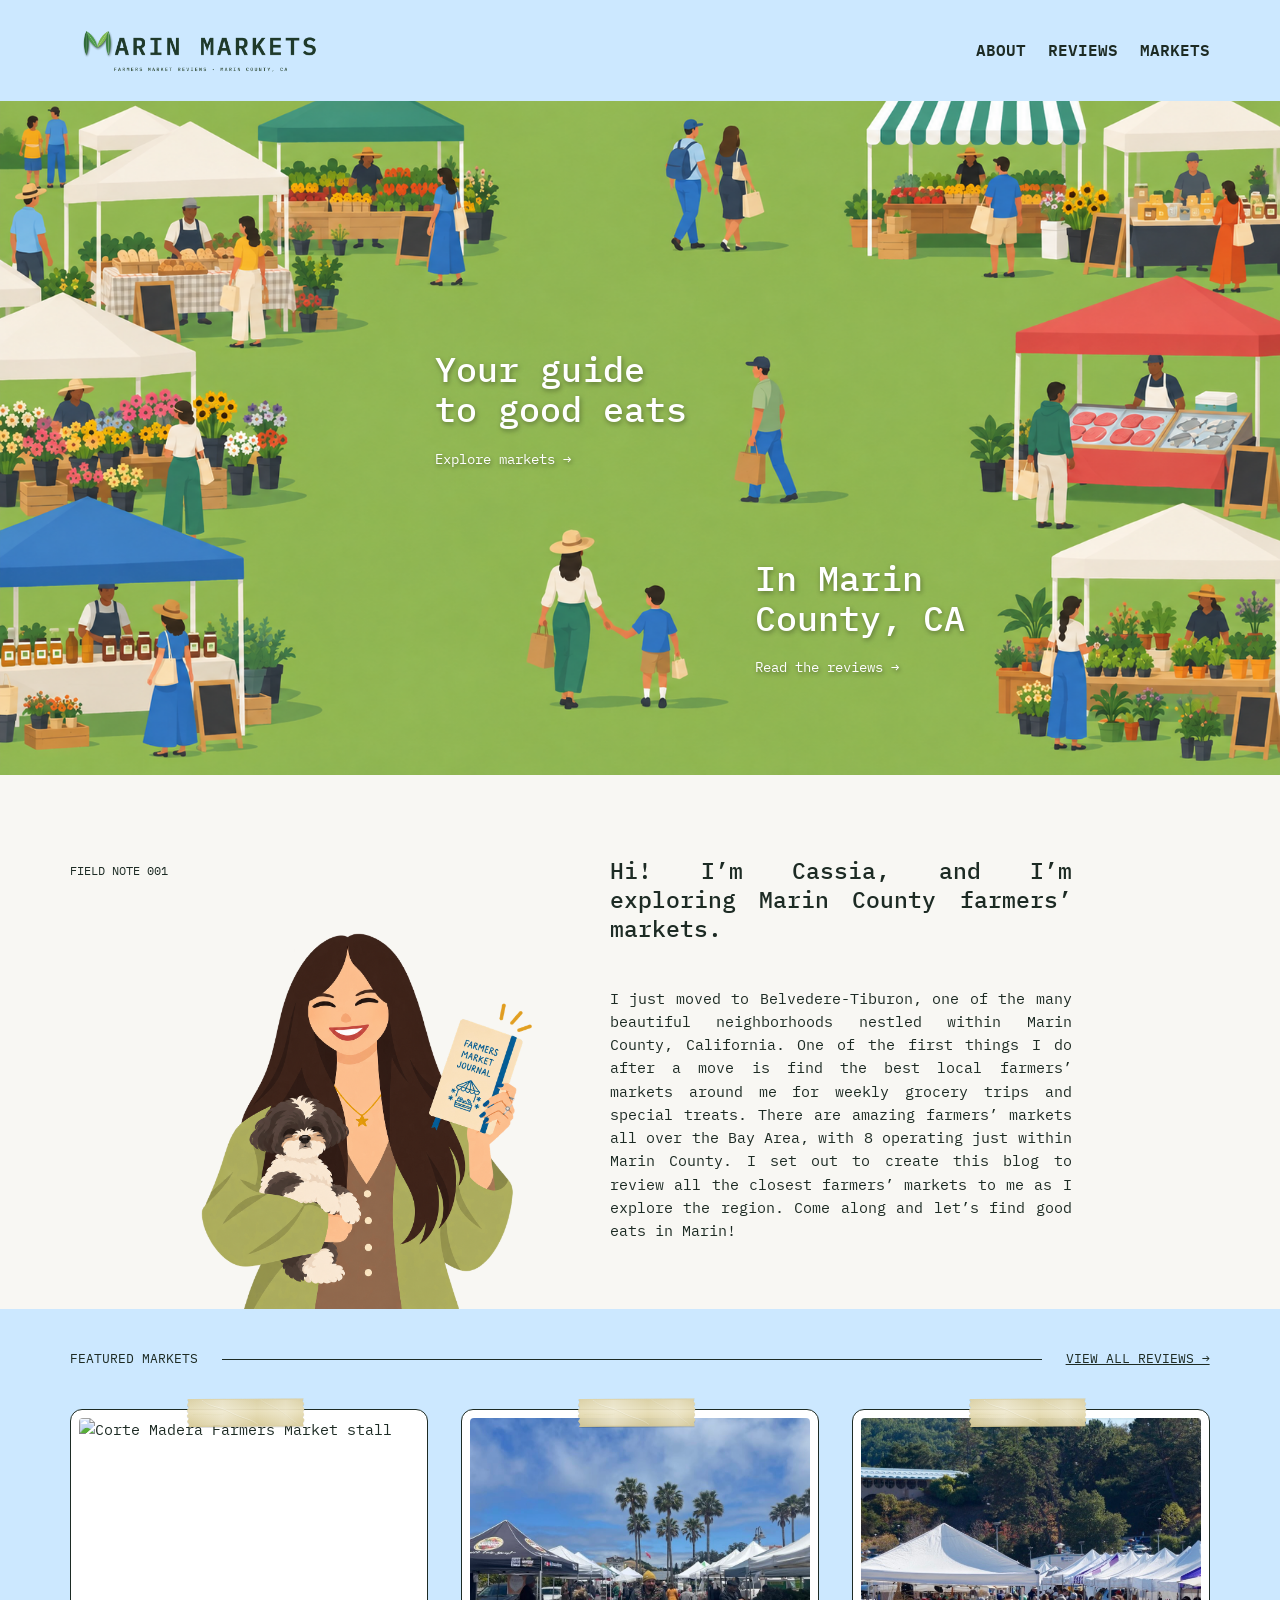
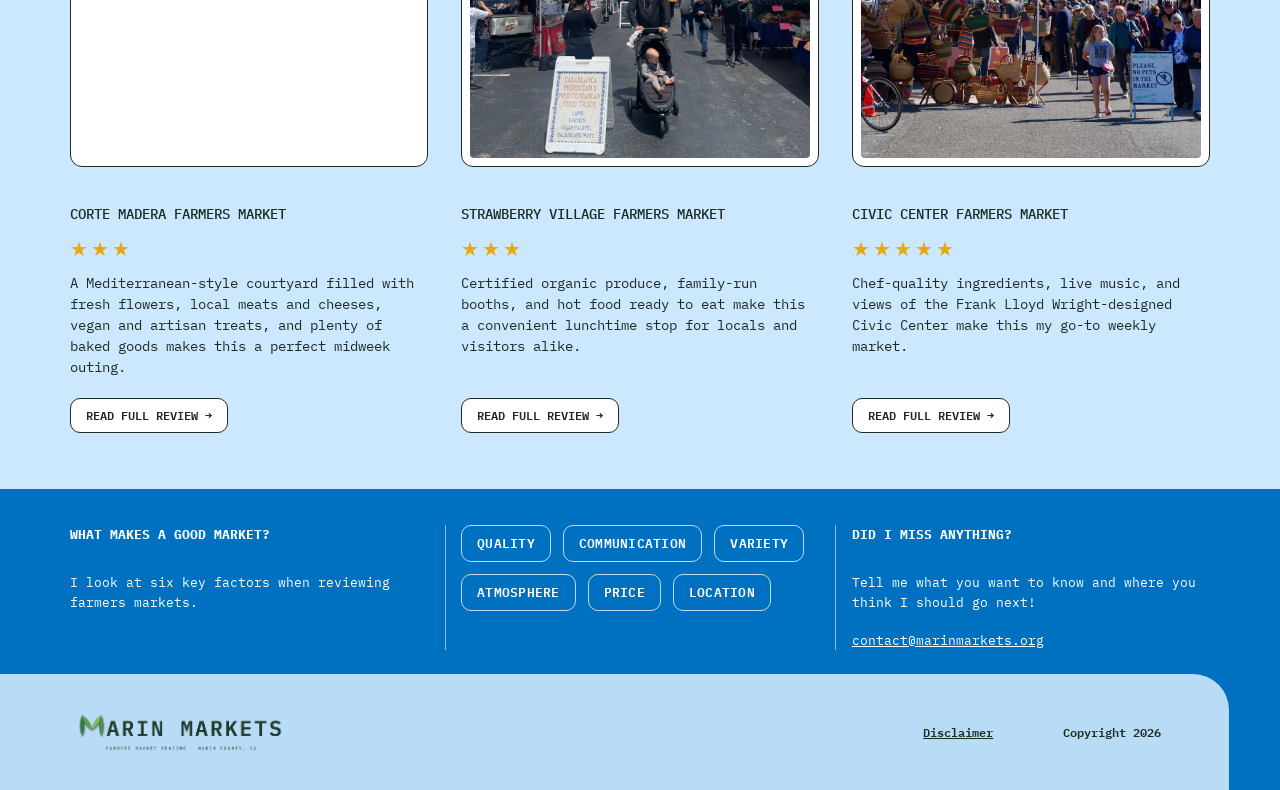
==== index.html @ 47840f86 "repository setup submit" ====
<!DOCTYPE html>
<html lang="en">
<head>
  <meta charset="UTF-8">
  <meta name="viewport" content="width=device-width, initial-scale=1">
  <title>Marin Markets - Your guide to good eats</title>
  <link rel="preconnect" href="https://fonts.googleapis.com">
  <link rel="preconnect" href="https://fonts.gstatic.com" crossorigin>
  <link href="https://fonts.googleapis.com/css2?family=IBM+Plex+Mono:wght@400;500;600;700&display=swap" rel="stylesheet">
  <link rel="stylesheet" href="style.css">
</head>
<body>
  <header class="site-header">
    <div class="wrap">
      <a class="logo" href="index.html"><img src="images/logo.png" alt="Marin Markets - Farmers market reviews, Marin County, CA"></a>
      <nav class="nav" aria-label="Main">
        <a href="index.html#about">About</a>
        <a href="corte-madera.html">Reviews</a>
        <a href="index.html#markets">Markets</a>
      </nav>
    </div>
  </header>
  <main>
    <section class="hero">
    <div class="hero-image">
        <img src="images/hero.png" alt="Farmers market in Marin County">
    </div>

    <div class="wrap">
        <div class="hero-block one">
        <h1>Your guide<br>to good eats</h1>
        <a href="#markets">Explore markets →</a>
        </div>

        <div class="hero-block two">
        <h1>In Marin<br>County, CA</h1>
        <a href="corte-madera.html">Read the reviews →</a>
        </div>
    </div>
    </section>

    <section class="intro" id="about">
      <div class="wrap">
        <div class="intro-photo">
          <span class="tag">Field note 001</span>
          <img src="images/cassia.png" alt="Cassia, author of Marin Markets">
        </div>
        <div class="intro-copy">
          <h2>Hi! I’m Cassia, and I’m exploring Marin County farmers’ markets.</h2>
          <br>
          <p>I just moved to Belvedere-Tiburon, one of the many beautiful neighborhoods nestled within Marin County, California. One of the first things I do after a move is find the best local farmers’ markets around me for weekly grocery trips and special treats. There are amazing farmers’ markets all over the Bay Area, with 8 operating just within Marin County. I set out to create this blog to review all the closest farmers’ markets to me as I explore the region. Come along and let’s find good eats in Marin!</p>
        </div>
      </div>
    </section>

    <section class="featured" id="markets">
      <div class="wrap">
        <div class="featured-head"><span>Featured markets</span><hr><a href="civic-center.html">View all reviews →</a></div>
        <div class="cards">
          <article class="card">
            <div class="photo-frame"><img src="images/market-corte-madera.jpg" alt="Corte Madera Farmers Market stall"></div>
            <h3>Corte Madera Farmers Market</h3>
            <div class="stars" aria-label="3 out of 5 stars">★★★</div>
            <p>A Mediterranean-style courtyard filled with fresh flowers, local meats and cheeses, vegan and artisan treats, and plenty of baked goods makes this a perfect midweek outing.</p>
            <a class="btn" href="corte-madera.html">Read full review →</a>
          </article>
          <article class="card">
            <div class="photo-frame"><img src="images/market-strawberry-village.jpg" alt="Strawberry Village Farmers Market"></div>
            <h3>Strawberry Village Farmers Market</h3>
            <div class="stars" aria-label="3 out of 5 stars">★★★</div>
            <p>Certified organic produce, family-run booths, and hot food ready to eat make this a convenient lunchtime stop for locals and visitors alike.</p>
            <a class="btn" href="strawberry-village.html">Read full review →</a>
          </article>
          <article class="card">
            <div class="photo-frame"><img src="images/market-civic-center.jpg" alt="Crowd at Civic Center Farmers Market"></div>
            <h3>Civic Center Farmers Market</h3>
            <div class="stars" aria-label="5 out of 5 stars">★★★★★</div>
            <p>Chef-quality ingredients, live music, and views of the Frank Lloyd Wright-designed Civic Center make this my go-to weekly market.</p>
            <a class="btn" href="civic-center.html">Read full review →</a>
          </article>
        </div>
      </div>
    </section>

    <section class="band">
      <div class="wrap">
        <div class="col">
          <h2>What makes a good market?</h2>
          <p>I look at six key factors when reviewing farmers markets.</p>
        </div>
        <div class="col">
          <ul>
            <li>Quality</li><li>Communication</li>
            <li>Variety</li><li>Atmosphere</li>
            <li>Price</li><li>Location</li>
          </ul>
        </div>
        <div class="col">
          <h2>Did I miss anything?</h2>
          <p>Tell me what you want to know and where you think I should go next!</p>
          <p style="margin-top:18px"><a href="mailto:contact@marinmarkets.org">contact@marinmarkets.org</a></p>
        </div>
      </div>
    </section>
  </main>
  <footer class="site-footer">
    <div class="wrap">
      <a class="logo" href="index.html"><img src="images/logo.png" alt="Marin Markets"></a>
      <div class="fine"><a href="#">Disclaimer</a><span>Copyright 2026</span></div>
    </div>
  </footer>
</body>
</html>
---- style.css ----
/* Colors and fonts */
:root {
  --sky: #cce8ff;
  --sky-deep: #b8dcf5;
  --blue: #0070c0;
  --ink: #1d2b24;
  --moss: #55655a;
  --paper: #f3f0e8;
  --grid: rgba(120, 150, 130, .22);
  --star: #e5a912;
  --green: #8ab04a;
  --col-gap: 2.2rem;
  --font: "IBM Plex Mono", ui-monospace, Menlo, monospace;
}

/* Base */
* { box-sizing: border-box; margin: 0; }
html { scroll-behavior: smooth; font-size: clamp(15px, 1.15vw, 19px); }
body { font-family: var(--font); font-size: 1rem; color: var(--ink); line-height: 1.55; background: var(--sky); }
img { display: block; max-width: 100%; }
a { color: inherit; }
:focus-visible { outline: 3px solid var(--blue); outline-offset: 3px; }
.wrap { margin-inline: auto; padding-inline: 5.5%; }

/* Header */
.site-header { background: var(--sky); }
.site-header .wrap { display: flex; align-items: center; justify-content: space-between; padding-block: 16px; }
.logo img { height: 4.6rem; width: auto; }
.nav { display: flex; gap: 22px; }
.nav a { text-decoration: none; font-weight: 600; font-size: 1.05rem; text-transform: uppercase; }
.nav a:hover { text-decoration: underline; text-underline-offset: 6px; }

/* Stars */
.stars { color: var(--star); letter-spacing: 3px; font-size: 1.35rem; line-height: 1; }
.stars.sm { font-size: 1.4rem; }

/* Footer */
.site-footer { background: var(--sky-deep); border-top-right-radius: 36px; margin-right: 4%; margin-top: -40px; position: relative; box-shadow: 4vw 0 0 var(--blue); }
.site-footer .wrap { display: flex; align-items: center; justify-content: space-between; gap: 24px; padding-block: 28px; }
.site-footer .logo img { height: 4rem; }
.site-footer .fine { display: flex; gap: 70px; font-size: .78rem; font-weight: 600; }


/* Home: hero */
.hero { position: relative; aspect-ratio: 1.9; overflow: hidden; color: #fff; text-shadow: 0 1px 8px rgba(0, 0, 0, 0.35); }
.hero-image { position: absolute; inset: 0; }
.hero-image img { width: 100%; height: 100%; object-fit: cover; object-position: center; }
.hero .wrap { position: absolute; inset: 0; z-index: 1; }
.hero-block { position: absolute; }
.hero-block.one { top: 37%; left: 34%; }
.hero-block.two { top: 68%; left: 59%; }
.hero h1 { font-size: clamp(1.6rem, 3.4vw, 2.3rem); line-height: 1.15; font-weight: 500; text-shadow: 1px 2px 5px rgba(0, 0, 0, 0.35); }
.hero a { display: inline-block; margin-top: 18px; font-size: 0.95rem; text-decoration: none; text-shadow: 1px 2px 4px rgba(0, 0, 0, 0.4); }
.hero a:hover { text-decoration: underline; }

/* Home: intro */
.intro { background: #f8f7f3; }
.intro .wrap { position: relative; display: grid; grid-template-columns: 1fr 1.2fr; gap: 40px; align-items: end; padding-top: 2.8rem; }
.intro .tag { position: absolute; top: 5.8rem; left: 5.5%; font-size: .8rem; text-transform: uppercase; }
.intro-photo img { width: min(100%, 24rem); margin-inline: auto; transform: translateX(2.5rem); }
.intro-copy { align-self: start; padding-block: 2.6rem; padding-right: 9.2rem; }
.intro h2 { font-size: 1.5rem; font-weight: 500; line-height: 1.3; margin-bottom: 20px; }
.intro p { margin-bottom: 28px; text-wrap: pretty; }
.intro h2, .intro p { text-align: justify; text-justify: inter-word; }
.intro .link { font-size: .85rem; text-transform: uppercase; font-weight: 600; text-decoration: none; }

/* Home: featured cards */
.featured { padding-block: 40px 56px; }
.featured-head { display: flex; align-items: center; gap: 24px; font-size: .85rem; text-transform: uppercase; margin-bottom: 40px; }
.featured-head hr { flex: 1; border: 0; border-top: 1.5px solid var(--ink); }
.cards { display: grid; grid-template-columns: repeat(3, 1fr); column-gap: var(--col-gap); }
.card { display: grid; grid-template-rows: subgrid; grid-row: span 5; }
.card h3 { font-size: .95rem; font-weight: 500; text-transform: uppercase; margin-bottom: 14px; align-self: end; }
.card p { font-size: .9rem; margin: 14px 0 20px; }
.card .btn { justify-self: start; align-self: end; }
.photo-frame { position: relative; background: #fff; border: 1.5px solid var(--ink); border-radius: 12px; padding: 8px; margin-bottom: 36px; }
.photo-frame img { width: 100%; aspect-ratio: 1 / 1; object-fit: cover; border-radius: 4px; }
.photo-frame::before { content: ""; position: absolute; top: -14px; left: 14%; width: 70%; height: 34px; background: url("images/tape.svg") center / 100% 100% no-repeat; }
.btn { display: inline-block; background: #fff; border: 1.5px solid var(--ink); border-radius: 10px; padding: .5rem 1rem; font-size: .8rem; font-weight: 600; text-transform: uppercase; text-decoration: none; }
.btn:hover { background: var(--ink); color: #fff; }

/* Home: info band (same 3 columns and gap as the cards) */
.band { background: var(--blue); color: #fff; padding-block: 36px 64px; }
.band .wrap { display: grid; grid-template-columns: repeat(3, 1fr); column-gap: var(--col-gap); }
.band .col { position: relative; }
.band .col + .col::before { content: ""; position: absolute; top: 0; bottom: 0; left: calc(var(--col-gap) / -2); border-left: 1px solid rgba(255,255,255,.55); }
.band h2 { font-size: .85rem; text-transform: uppercase; font-weight: 700; margin-bottom: 28px; }
.band p { font-size: .85rem; }
.band ul { list-style: none; padding: 0; display: flex; flex-wrap: wrap; align-content: flex-start; gap: .8rem; text-transform: uppercase; }
.band li { border: 1.5px solid rgba(255,255,255,.75); border-radius: 10px; padding: .5rem 1rem; font-size: .85rem; font-weight: 600; letter-spacing: .02em; }


/* Review pages: meadow photo behind the whole page, down through the footer */
body.journal { background: #2f9bff url("images/meadow.png") center top / cover fixed; min-height: 100vh; }
body.journal .site-footer { background: rgba(204, 232, 255, .88); margin-top: 0; margin-right: 10%; box-shadow: none; }

/* position + z-index here lets the tabs sit behind the notebook and still be clickable */
.meadow { position: relative; z-index: 0; padding: 50px 0 4.5rem; }

/* Notebook */
.notebook {
  position: relative;
  width: 90%;
  padding: 40px 5.5% 28px 11%;
  background-color: var(--paper);
  background-image: linear-gradient(var(--grid) 1px, transparent 1px), linear-gradient(90deg, var(--grid) 1px, transparent 1px);
  background-size: 22px 22px;
  border-radius: 0 28px 28px 0;
  box-shadow: 0 10px 30px rgba(0,0,0,.18);
  color: var(--moss);
}
.hole { position: absolute; left: 2.5%; width: 26px; height: 26px; border-radius: 50%; background: var(--green); box-shadow: inset 0 2px 4px rgba(0,0,0,.2); }
.hole.blue { background: #4aa8f5; }
.nb-head { display: flex; justify-content: space-between; align-items: flex-end; flex-wrap: wrap; gap: 8px; border-bottom: 2px solid var(--moss); padding-bottom: 12px; margin-bottom: 28px; }
.nb-head .label { font-size: .72rem; letter-spacing: .2em; text-transform: uppercase; font-weight: 600; }
.nb-head h1 { font-size: 1.2rem; text-transform: uppercase; font-weight: 700; }
.nb-head .stars { display: block; text-align: right; margin-top: 6px; }
.lede { margin-bottom: 3rem; }
.criterion { display: grid; grid-template-columns: minmax(9rem, 1fr) 2.4fr; gap: 2rem; margin-bottom: 40px; }
.criterion h2 { font-size: 1.35rem; font-weight: 700; }
.lede, .criterion p { text-align: justify; text-justify: inter-word; text-wrap: pretty; }
.price-mark { font-size: 1.4rem; margin-top: 22px; }
.nb-foot { display: flex; justify-content: space-between; font-size: .7rem; letter-spacing: .15em; text-transform: uppercase; font-weight: 600; margin-top: 24px; }

/* Notebook tabs: tucked 1.1rem behind the page edge and slide out on hover */
.tab {
  position: absolute; z-index: -1;
  left: calc(100% - 1.1rem); width: 3.5rem; height: 11.5rem;
  display: flex; align-items: center; justify-content: center;
  padding-left: 1.1rem;
  border-radius: 0 .9rem .9rem 0;
  color: var(--ink); text-decoration: none;
  background-image: linear-gradient(90deg, rgba(0,0,0,.2), rgba(255,255,255,.14) 22%, rgba(0,0,0,.04));
  box-shadow: 2px 3px 6px rgba(0, 0, 0, .22), inset -1px 0 0 rgba(255, 255, 255, .35);
  transition: transform .18s ease;
}
.tab span { writing-mode: vertical-rl; font-size: .8rem; font-weight: 700; letter-spacing: .12em; text-transform: uppercase; white-space: nowrap; }
.tab-green { top: 7rem; background-color: #a4c45f; }
.tab-blue { top: 19.5rem; background-color: #6bb6f7; }
.tab:hover, .tab:focus-visible { transform: translateX(.45rem); }


/* Reduced motion */
@media (prefers-reduced-motion: reduce) {
  html { scroll-behavior: auto; }
  .tab { transition: none; }
}

/* Mobile (keep this last so it overrides the rules above) */
@media (max-width: 800px) {
  .site-header .wrap, .site-footer .wrap { flex-direction: column; gap: 14px; }
  .site-footer, body.journal .site-footer { margin-right: 0; }

  .hero-block.one, .hero-block.two { position: static; padding: 40px 28px 0; }
  .hero { aspect-ratio: auto; height: 900px; }
  .hero, .hero .wrap { padding-bottom: 40px; }
  .intro .wrap, .cards, .band .wrap { grid-template-columns: 1fr; }
  .intro .tag { position: static; display: block; margin-bottom: 8px; }
  .intro-photo img { transform: none; }
  .intro-copy { align-self: auto; padding-right: 0; }
  .band .col + .col { border-top: 1px solid rgba(255,255,255,.5); margin-top: 28px; padding-top: 28px; }
  .band .col + .col::before { display: none; }

  .notebook { width: auto; margin-right: 2.8rem; padding: 40px 28px 28px 56px; border-radius: 0 20px 20px 0; }
  .hole { left: 12px; width: 24px; height: 24px; }
  .criterion { grid-template-columns: 1fr; gap: .8rem; }
  .lede, .criterion p { text-align: left; }
  .tab { height: 9.5rem; }
  .tab-green { top: 5rem; }
  .tab-blue { top: 15.5rem; }
}
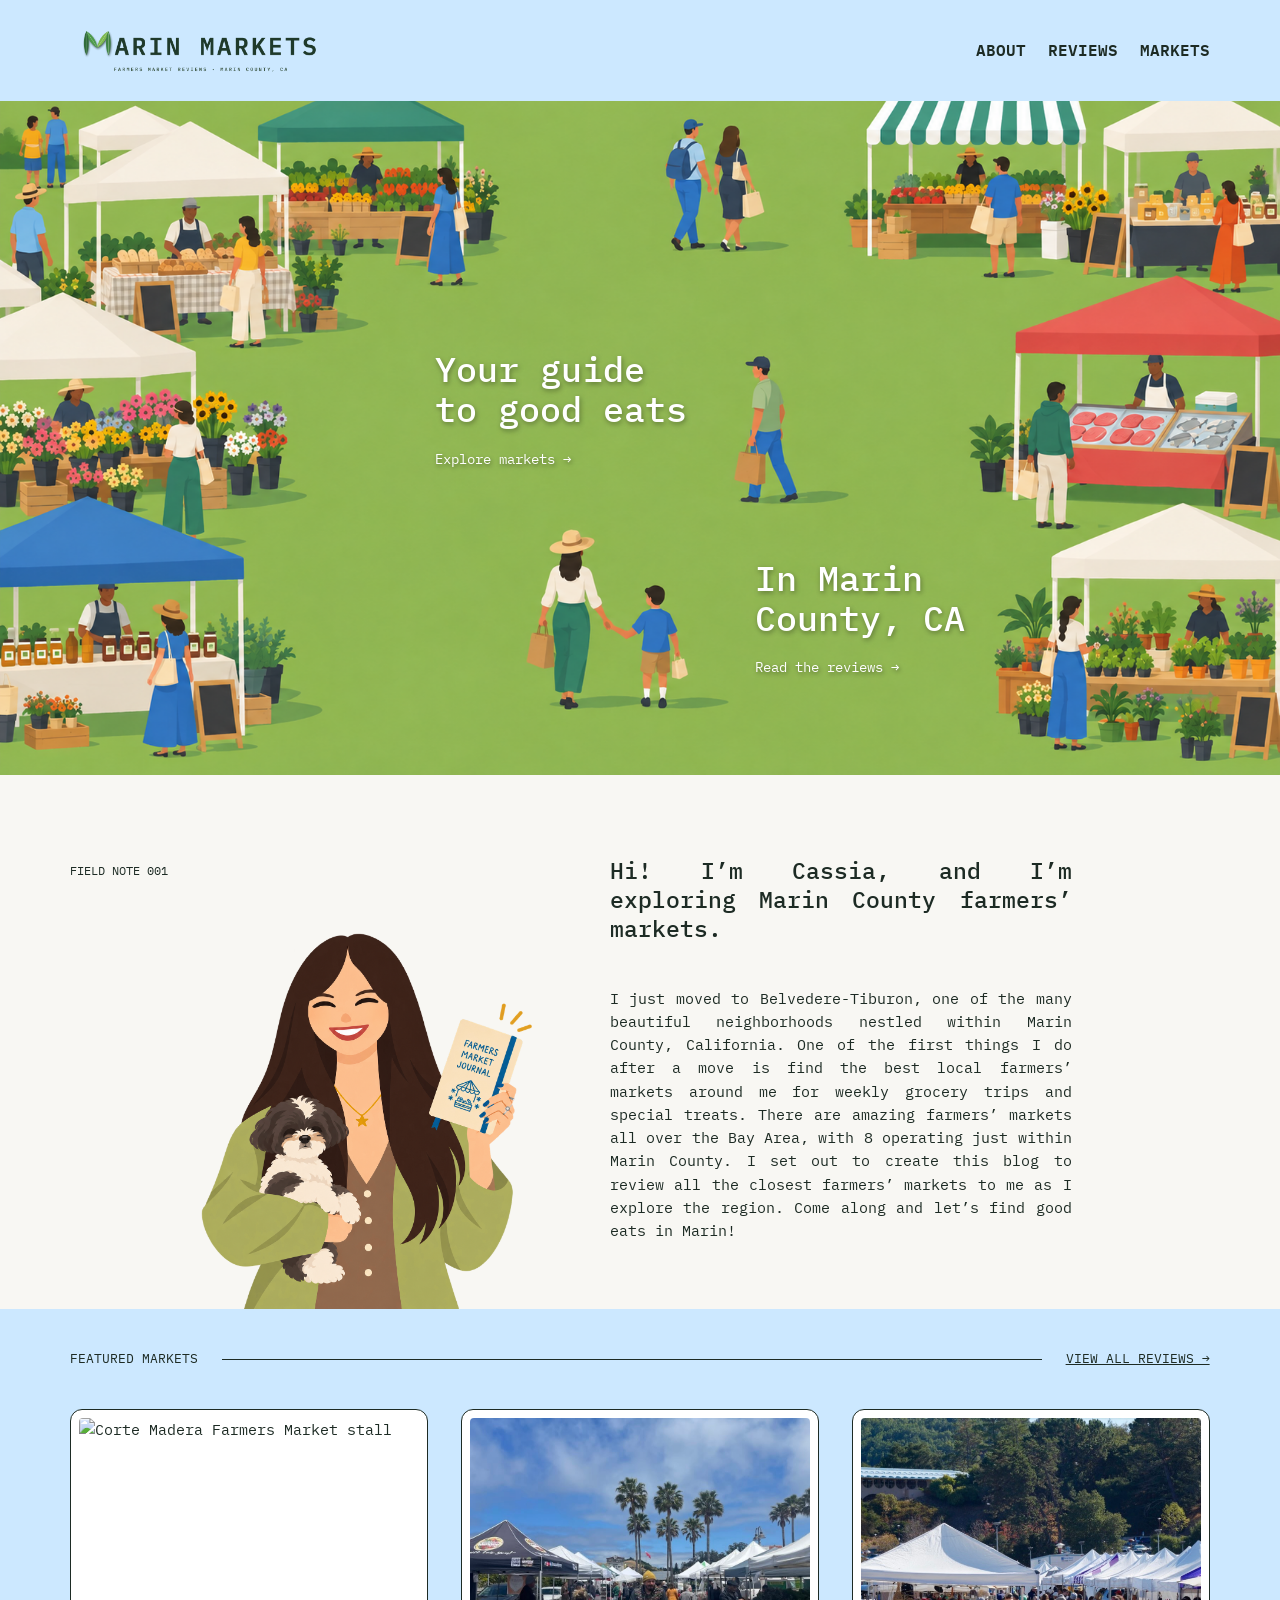
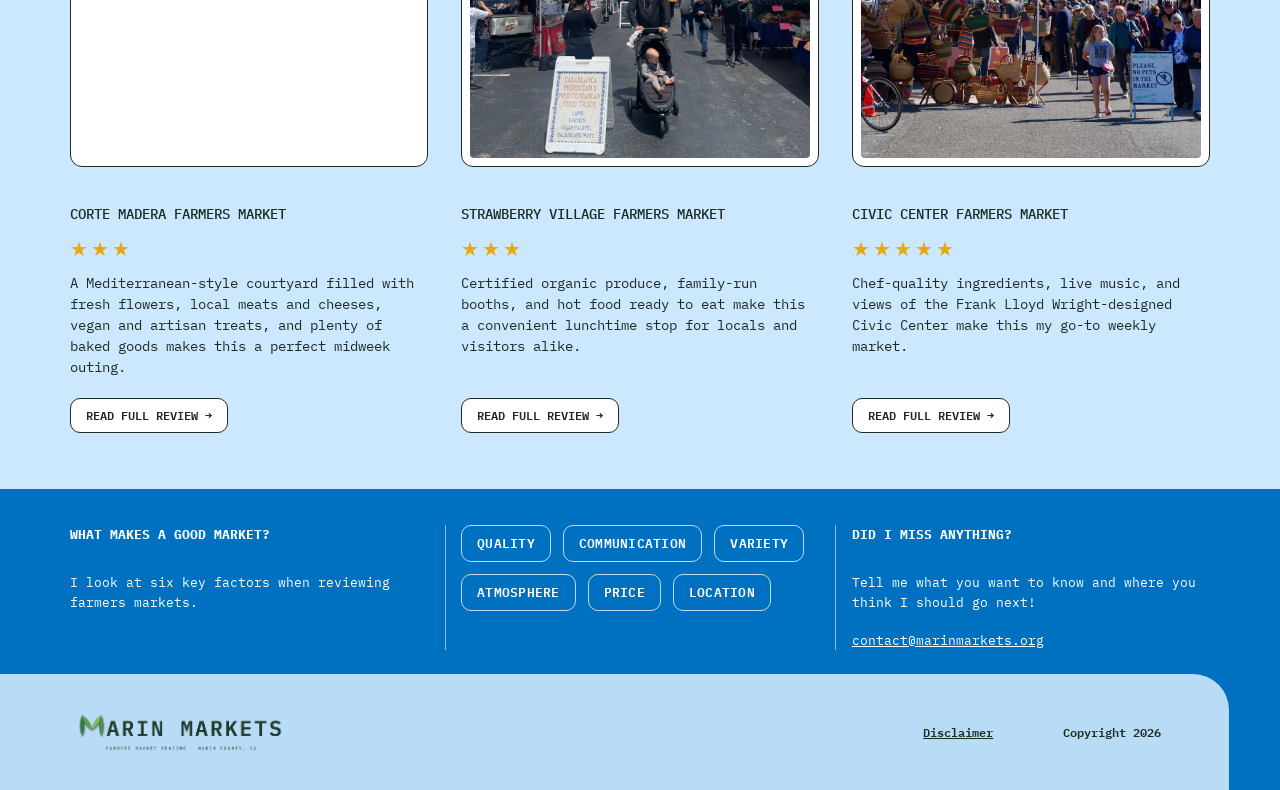
==== commit 639bb936: "css file fix fix" ====
--- a/index.html
+++ b/index.html
@@ -7,7 +7,7 @@
   <link rel="preconnect" href="https://fonts.googleapis.com">
   <link rel="preconnect" href="https://fonts.gstatic.com" crossorigin>
   <link href="https://fonts.googleapis.com/css2?family=IBM+Plex+Mono:wght@400;500;600;700&display=swap" rel="stylesheet">
-  <link rel="stylesheet" href="style.css">
+  <link rel="stylesheet" href="/css/style.css">
 </head>
 <body>
   <header class="site-header">
--- a/css/style.css
+++ b/css/style.css
@@ -0,0 +1,171 @@
+/* Colors and fonts */
+:root {
+  --sky: #cce8ff;
+  --sky-deep: #b8dcf5;
+  --blue: #0070c0;
+  --ink: #1d2b24;
+  --moss: #55655a;
+  --paper: #f3f0e8;
+  --grid: rgba(120, 150, 130, .22);
+  --star: #e5a912;
+  --green: #8ab04a;
+  --col-gap: 2.2rem;
+  --font: "IBM Plex Mono", ui-monospace, Menlo, monospace;
+}
+
+/* Base */
+* { box-sizing: border-box; margin: 0; }
+html { scroll-behavior: smooth; font-size: clamp(15px, 1.15vw, 19px); }
+body { font-family: var(--font); font-size: 1rem; color: var(--ink); line-height: 1.55; background: var(--sky); }
+img { display: block; max-width: 100%; }
+a { color: inherit; }
+:focus-visible { outline: 3px solid var(--blue); outline-offset: 3px; }
+.wrap { margin-inline: auto; padding-inline: 5.5%; }
+
+/* Header */
+.site-header { background: var(--sky); }
+.site-header .wrap { display: flex; align-items: center; justify-content: space-between; padding-block: 16px; }
+.logo img { height: 4.6rem; width: auto; }
+.nav { display: flex; gap: 22px; }
+.nav a { text-decoration: none; font-weight: 600; font-size: 1.05rem; text-transform: uppercase; }
+.nav a:hover { text-decoration: underline; text-underline-offset: 6px; }
+
+/* Stars */
+.stars { color: var(--star); letter-spacing: 3px; font-size: 1.35rem; line-height: 1; }
+.stars.sm { font-size: 1.4rem; }
+
+/* Footer */
+.site-footer { background: var(--sky-deep); border-top-right-radius: 36px; margin-right: 4%; margin-top: -40px; position: relative; box-shadow: 4vw 0 0 var(--blue); }
+.site-footer .wrap { display: flex; align-items: center; justify-content: space-between; gap: 24px; padding-block: 28px; }
+.site-footer .logo img { height: 4rem; }
+.site-footer .fine { display: flex; gap: 70px; font-size: .78rem; font-weight: 600; }
+
+
+/* Home: hero */
+.hero { position: relative; aspect-ratio: 1.9; overflow: hidden; color: #fff; text-shadow: 0 1px 8px rgba(0, 0, 0, 0.35); }
+.hero-image { position: absolute; inset: 0; }
+.hero-image img { width: 100%; height: 100%; object-fit: cover; object-position: center; }
+.hero .wrap { position: absolute; inset: 0; z-index: 1; }
+.hero-block { position: absolute; }
+.hero-block.one { top: 37%; left: 34%; }
+.hero-block.two { top: 68%; left: 59%; }
+.hero h1 { font-size: clamp(1.6rem, 3.4vw, 2.3rem); line-height: 1.15; font-weight: 500; text-shadow: 1px 2px 5px rgba(0, 0, 0, 0.35); }
+.hero a { display: inline-block; margin-top: 18px; font-size: 0.95rem; text-decoration: none; text-shadow: 1px 2px 4px rgba(0, 0, 0, 0.4); }
+.hero a:hover { text-decoration: underline; }
+
+/* Home: intro */
+.intro { background: #f8f7f3; }
+.intro .wrap { position: relative; display: grid; grid-template-columns: 1fr 1.2fr; gap: 40px; align-items: end; padding-top: 2.8rem; }
+.intro .tag { position: absolute; top: 5.8rem; left: 5.5%; font-size: .8rem; text-transform: uppercase; }
+.intro-photo img { width: min(100%, 24rem); margin-inline: auto; transform: translateX(2.5rem); }
+.intro-copy { align-self: start; padding-block: 2.6rem; padding-right: 9.2rem; }
+.intro h2 { font-size: 1.5rem; font-weight: 500; line-height: 1.3; margin-bottom: 20px; }
+.intro p { margin-bottom: 28px; text-wrap: pretty; }
+.intro h2, .intro p { text-align: justify; text-justify: inter-word; }
+.intro .link { font-size: .85rem; text-transform: uppercase; font-weight: 600; text-decoration: none; }
+
+/* Home: featured cards */
+.featured { padding-block: 40px 56px; }
+.featured-head { display: flex; align-items: center; gap: 24px; font-size: .85rem; text-transform: uppercase; margin-bottom: 40px; }
+.featured-head hr { flex: 1; border: 0; border-top: 1.5px solid var(--ink); }
+.cards { display: grid; grid-template-columns: repeat(3, 1fr); column-gap: var(--col-gap); }
+.card { display: grid; grid-template-rows: subgrid; grid-row: span 5; }
+.card h3 { font-size: .95rem; font-weight: 500; text-transform: uppercase; margin-bottom: 14px; align-self: end; }
+.card p { font-size: .9rem; margin: 14px 0 20px; }
+.card .btn { justify-self: start; align-self: end; }
+.photo-frame { position: relative; background: #fff; border: 1.5px solid var(--ink); border-radius: 12px; padding: 8px; margin-bottom: 36px; }
+.photo-frame img { width: 100%; aspect-ratio: 1 / 1; object-fit: cover; border-radius: 4px; }
+.photo-frame::before { content: ""; position: absolute; top: -14px; left: 14%; width: 70%; height: 34px; background: url("images/tape.svg") center / 100% 100% no-repeat; }
+.btn { display: inline-block; background: #fff; border: 1.5px solid var(--ink); border-radius: 10px; padding: .5rem 1rem; font-size: .8rem; font-weight: 600; text-transform: uppercase; text-decoration: none; }
+.btn:hover { background: var(--ink); color: #fff; }
+
+/* Home: info band (same 3 columns and gap as the cards) */
+.band { background: var(--blue); color: #fff; padding-block: 36px 64px; }
+.band .wrap { display: grid; grid-template-columns: repeat(3, 1fr); column-gap: var(--col-gap); }
+.band .col { position: relative; }
+.band .col + .col::before { content: ""; position: absolute; top: 0; bottom: 0; left: calc(var(--col-gap) / -2); border-left: 1px solid rgba(255,255,255,.55); }
+.band h2 { font-size: .85rem; text-transform: uppercase; font-weight: 700; margin-bottom: 28px; }
+.band p { font-size: .85rem; }
+.band ul { list-style: none; padding: 0; display: flex; flex-wrap: wrap; align-content: flex-start; gap: .8rem; text-transform: uppercase; }
+.band li { border: 1.5px solid rgba(255,255,255,.75); border-radius: 10px; padding: .5rem 1rem; font-size: .85rem; font-weight: 600; letter-spacing: .02em; }
+
+
+/* Review pages: meadow photo behind the whole page, down through the footer */
+body.journal { background: #2f9bff url("images/meadow.png") center top / cover fixed; min-height: 100vh; }
+body.journal .site-footer { background: rgba(204, 232, 255, .88); margin-top: 0; margin-right: 10%; box-shadow: none; }
+
+/* position + z-index here lets the tabs sit behind the notebook and still be clickable */
+.meadow { position: relative; z-index: 0; padding: 50px 0 4.5rem; }
+
+/* Notebook */
+.notebook {
+  position: relative;
+  width: 90%;
+  padding: 40px 5.5% 28px 11%;
+  background-color: var(--paper);
+  background-image: linear-gradient(var(--grid) 1px, transparent 1px), linear-gradient(90deg, var(--grid) 1px, transparent 1px);
+  background-size: 22px 22px;
+  border-radius: 0 28px 28px 0;
+  box-shadow: 0 10px 30px rgba(0,0,0,.18);
+  color: var(--moss);
+}
+.hole { position: absolute; left: 2.5%; width: 26px; height: 26px; border-radius: 50%; background: var(--green); box-shadow: inset 0 2px 4px rgba(0,0,0,.2); }
+.hole.blue { background: #4aa8f5; }
+.nb-head { display: flex; justify-content: space-between; align-items: flex-end; flex-wrap: wrap; gap: 8px; border-bottom: 2px solid var(--moss); padding-bottom: 12px; margin-bottom: 28px; }
+.nb-head .label { font-size: .72rem; letter-spacing: .2em; text-transform: uppercase; font-weight: 600; }
+.nb-head h1 { font-size: 1.2rem; text-transform: uppercase; font-weight: 700; }
+.nb-head .stars { display: block; text-align: right; margin-top: 6px; }
+.lede { margin-bottom: 3rem; }
+.criterion { display: grid; grid-template-columns: minmax(9rem, 1fr) 2.4fr; gap: 2rem; margin-bottom: 40px; }
+.criterion h2 { font-size: 1.35rem; font-weight: 700; }
+.lede, .criterion p { text-align: justify; text-justify: inter-word; text-wrap: pretty; }
+.price-mark { font-size: 1.4rem; margin-top: 22px; }
+.nb-foot { display: flex; justify-content: space-between; font-size: .7rem; letter-spacing: .15em; text-transform: uppercase; font-weight: 600; margin-top: 24px; }
+
+/* Notebook tabs: tucked 1.1rem behind the page edge and slide out on hover */
+.tab {
+  position: absolute; z-index: -1;
+  left: calc(100% - 1.1rem); width: 3.5rem; height: 11.5rem;
+  display: flex; align-items: center; justify-content: center;
+  padding-left: 1.1rem;
+  border-radius: 0 .9rem .9rem 0;
+  color: var(--ink); text-decoration: none;
+  background-image: linear-gradient(90deg, rgba(0,0,0,.2), rgba(255,255,255,.14) 22%, rgba(0,0,0,.04));
+  box-shadow: 2px 3px 6px rgba(0, 0, 0, .22), inset -1px 0 0 rgba(255, 255, 255, .35);
+  transition: transform .18s ease;
+}
+.tab span { writing-mode: vertical-rl; font-size: .8rem; font-weight: 700; letter-spacing: .12em; text-transform: uppercase; white-space: nowrap; }
+.tab-green { top: 7rem; background-color: #a4c45f; }
+.tab-blue { top: 19.5rem; background-color: #6bb6f7; }
+.tab:hover, .tab:focus-visible { transform: translateX(.45rem); }
+
+
+/* Reduced motion */
+@media (prefers-reduced-motion: reduce) {
+  html { scroll-behavior: auto; }
+  .tab { transition: none; }
+}
+
+/* Mobile (keep this last so it overrides the rules above) */
+@media (max-width: 800px) {
+  .site-header .wrap, .site-footer .wrap { flex-direction: column; gap: 14px; }
+  .site-footer, body.journal .site-footer { margin-right: 0; }
+
+  .hero-block.one, .hero-block.two { position: static; padding: 40px 28px 0; }
+  .hero { aspect-ratio: auto; height: 900px; }
+  .hero, .hero .wrap { padding-bottom: 40px; }
+  .intro .wrap, .cards, .band .wrap { grid-template-columns: 1fr; }
+  .intro .tag { position: static; display: block; margin-bottom: 8px; }
+  .intro-photo img { transform: none; }
+  .intro-copy { align-self: auto; padding-right: 0; }
+  .band .col + .col { border-top: 1px solid rgba(255,255,255,.5); margin-top: 28px; padding-top: 28px; }
+  .band .col + .col::before { display: none; }
+
+  .notebook { width: auto; margin-right: 2.8rem; padding: 40px 28px 28px 56px; border-radius: 0 20px 20px 0; }
+  .hole { left: 12px; width: 24px; height: 24px; }
+  .criterion { grid-template-columns: 1fr; gap: .8rem; }
+  .lede, .criterion p { text-align: left; }
+  .tab { height: 9.5rem; }
+  .tab-green { top: 5rem; }
+  .tab-blue { top: 15.5rem; }
+}
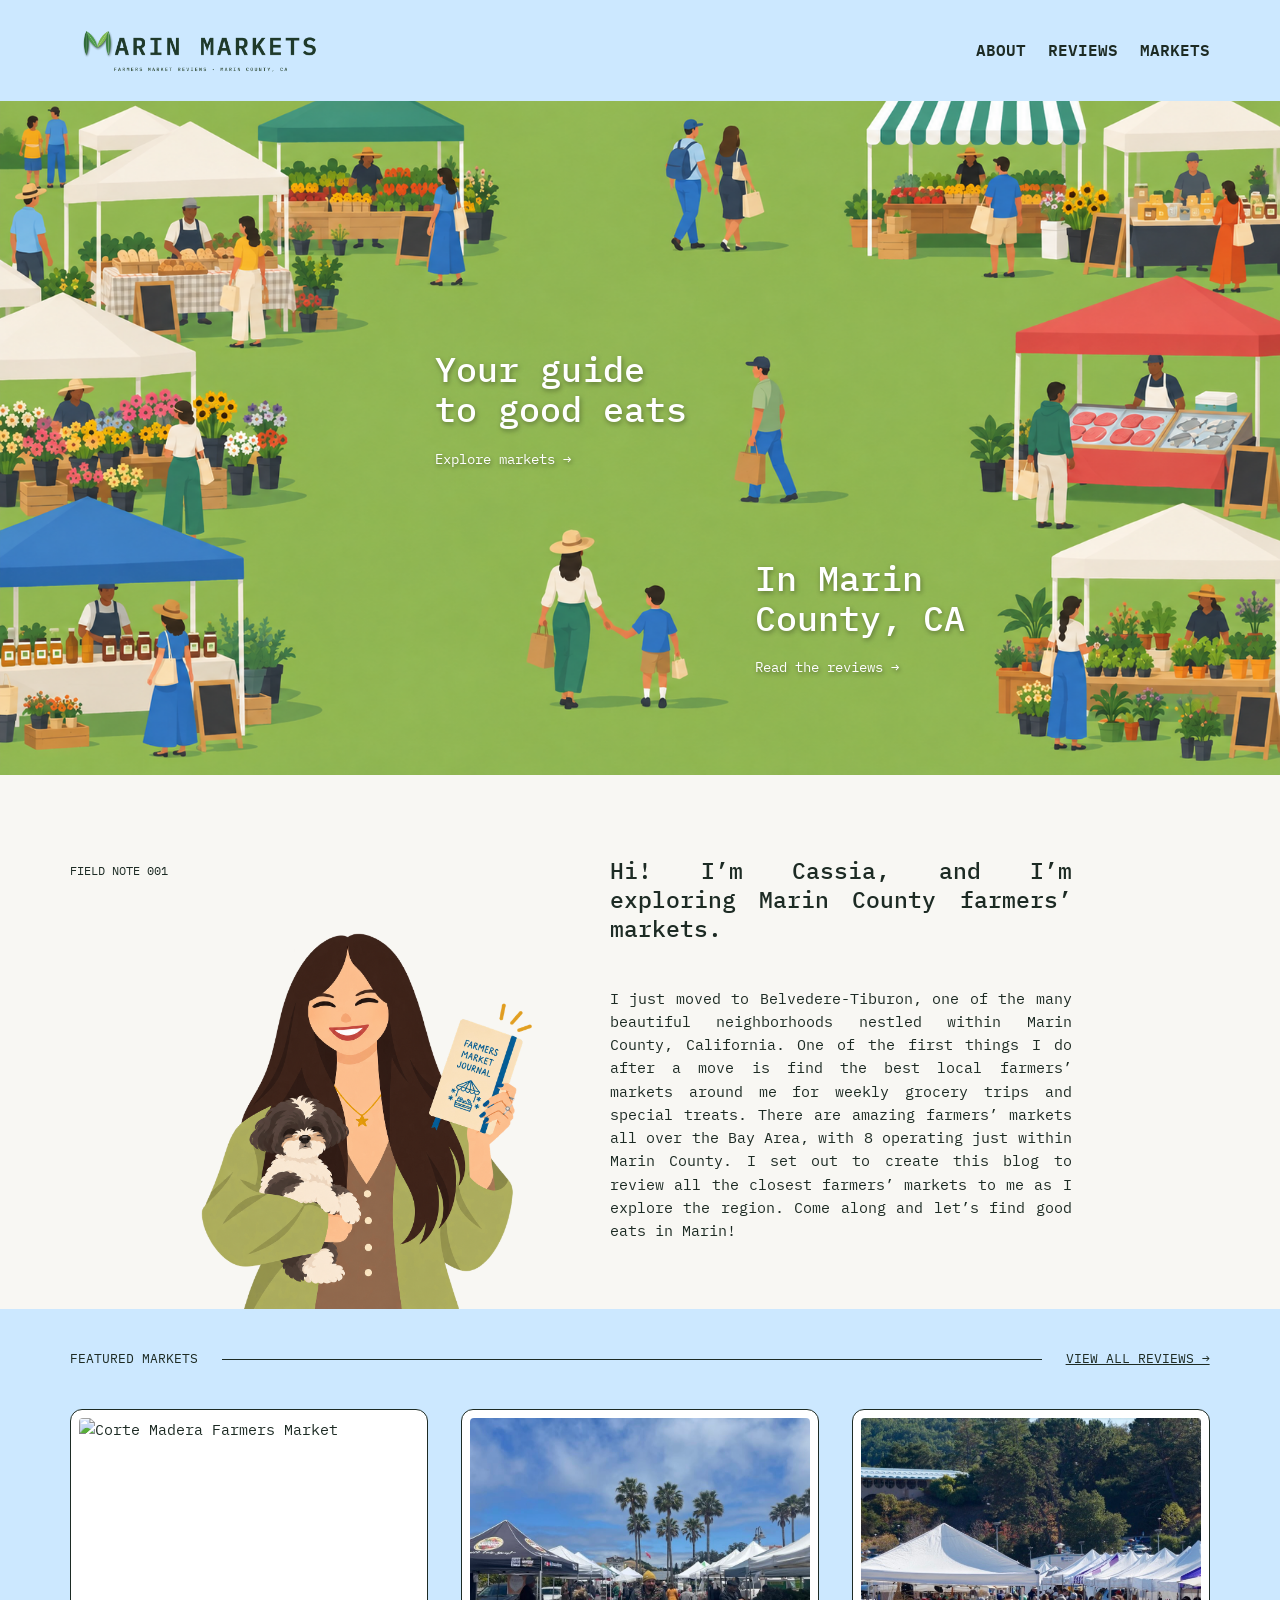
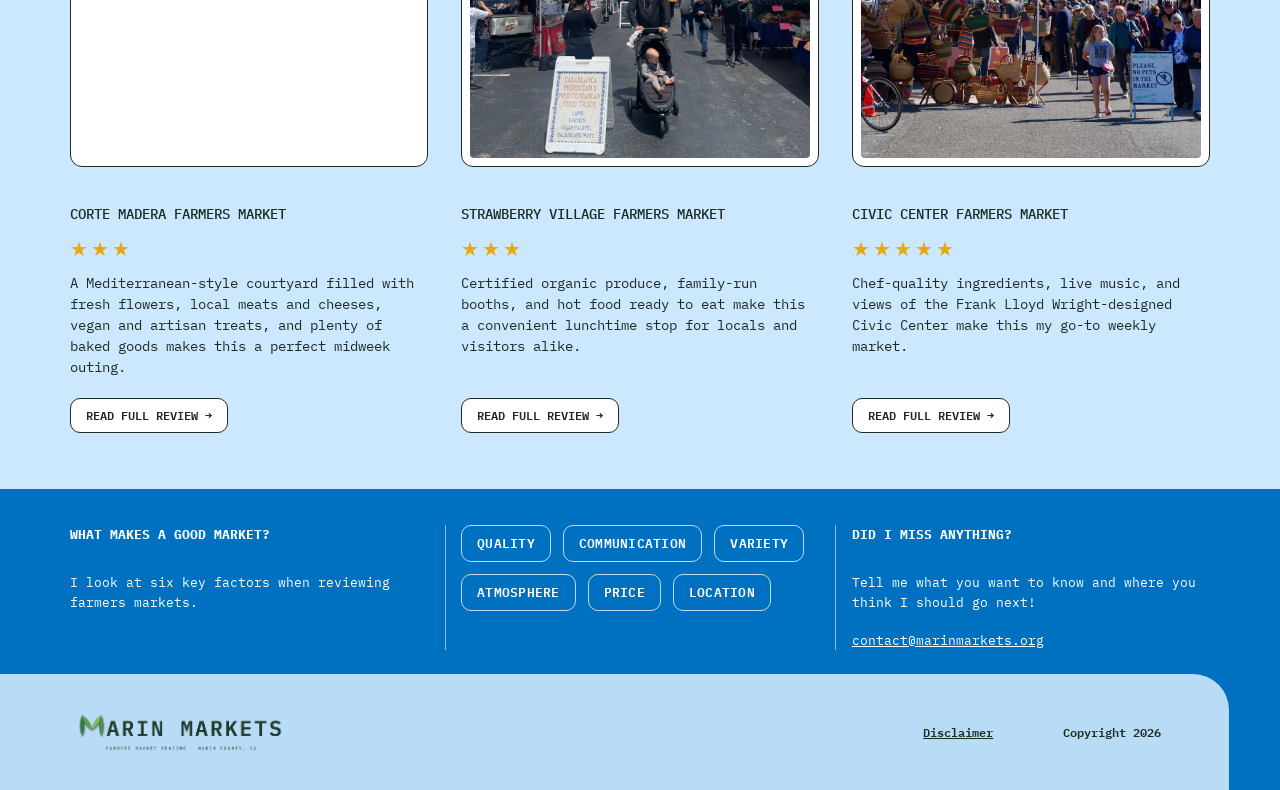
==== commit 3bf25766: "fixes fix" ====
--- a/index.html
+++ b/index.html
@@ -58,7 +58,7 @@
         <div class="featured-head"><span>Featured markets</span><hr><a href="civic-center.html">View all reviews →</a></div>
         <div class="cards">
           <article class="card">
-            <div class="photo-frame"><img src="images/market-corte-madera.jpg" alt="Corte Madera Farmers Market stall"></div>
+            <div class="photo-frame"><img src="images/market-corte-madera.jpg" alt="Corte Madera Farmers Market"></div>
             <h3>Corte Madera Farmers Market</h3>
             <div class="stars" aria-label="3 out of 5 stars">★★★</div>
             <p>A Mediterranean-style courtyard filled with fresh flowers, local meats and cheeses, vegan and artisan treats, and plenty of baked goods makes this a perfect midweek outing.</p>
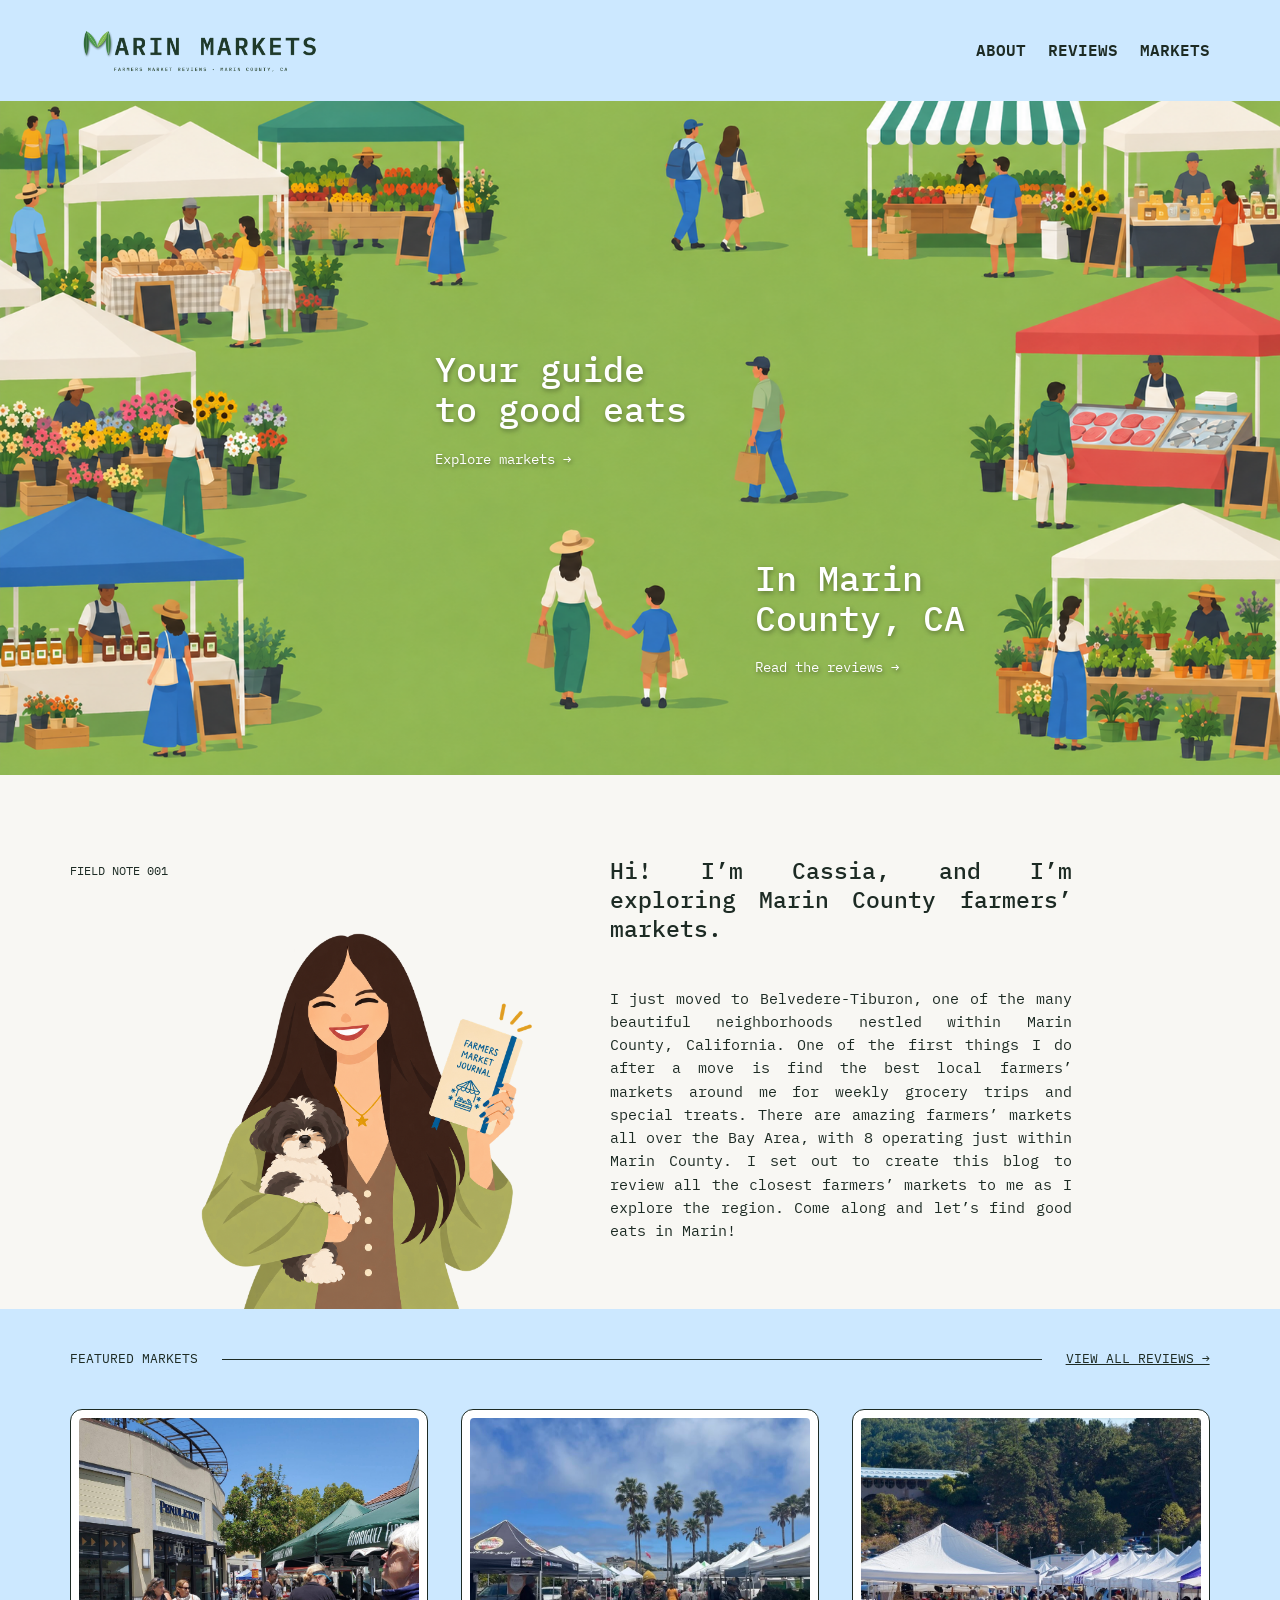
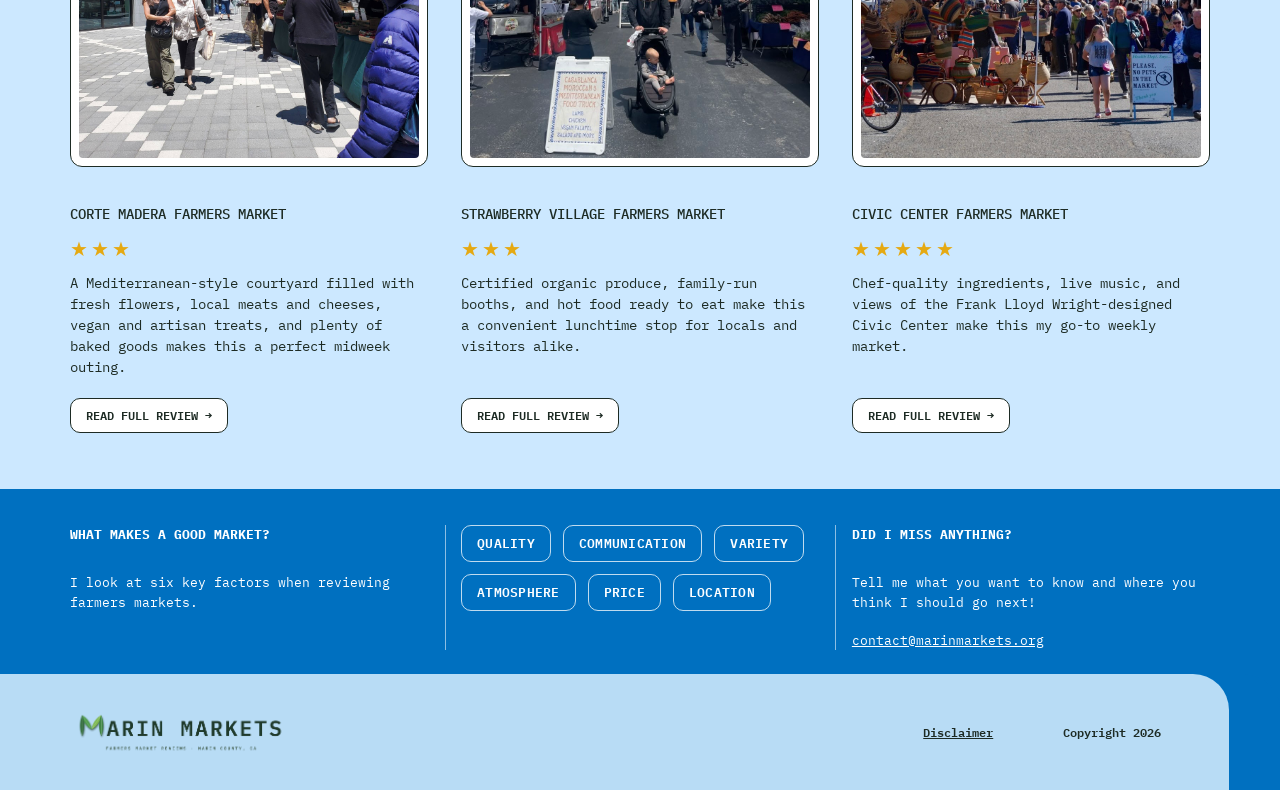
==== commit 91499702: "fixing folder names names" ====
--- a/index.html
+++ b/index.html
@@ -7,7 +7,7 @@
   <link rel="preconnect" href="https://fonts.googleapis.com">
   <link rel="preconnect" href="https://fonts.gstatic.com" crossorigin>
   <link href="https://fonts.googleapis.com/css2?family=IBM+Plex+Mono:wght@400;500;600;700&display=swap" rel="stylesheet">
-  <link rel="stylesheet" href="/css/style.css">
+  <link rel="stylesheet" href="css/style.css">
 </head>
 <body>
   <header class="site-header">
